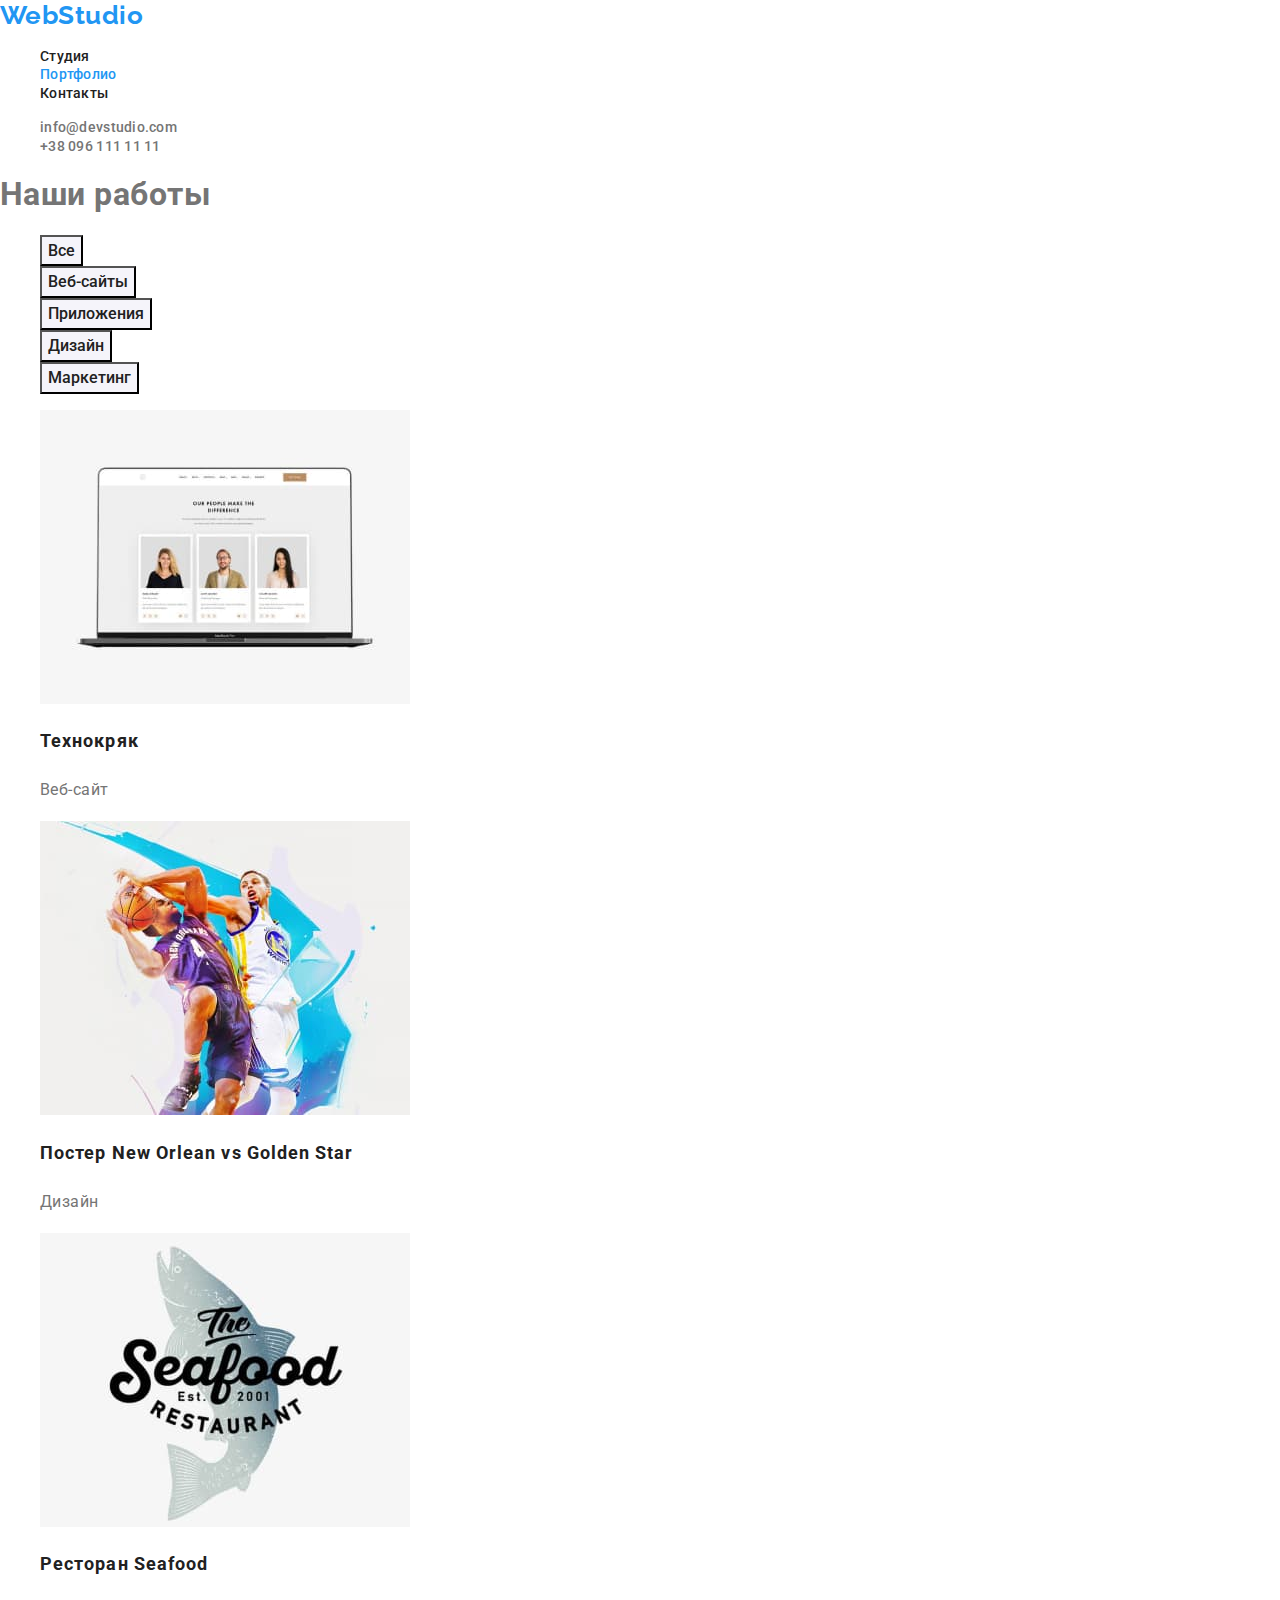
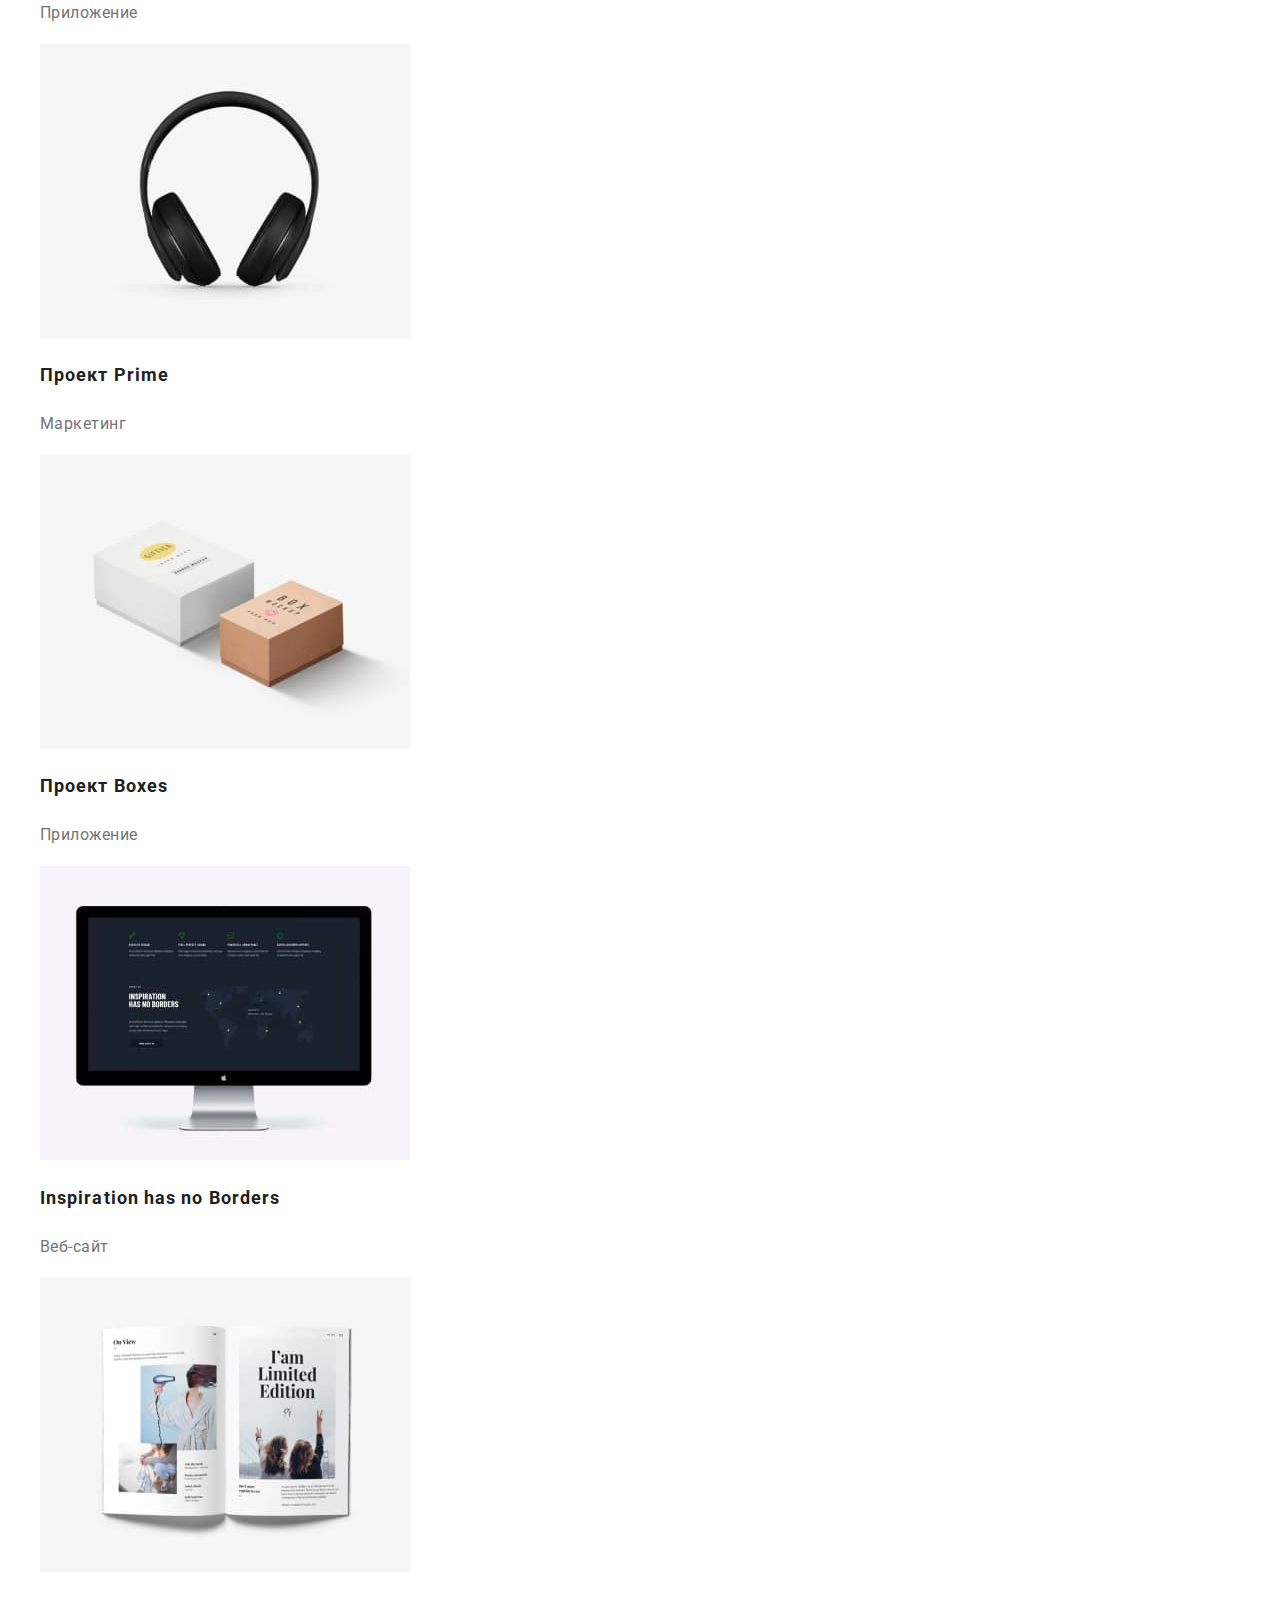
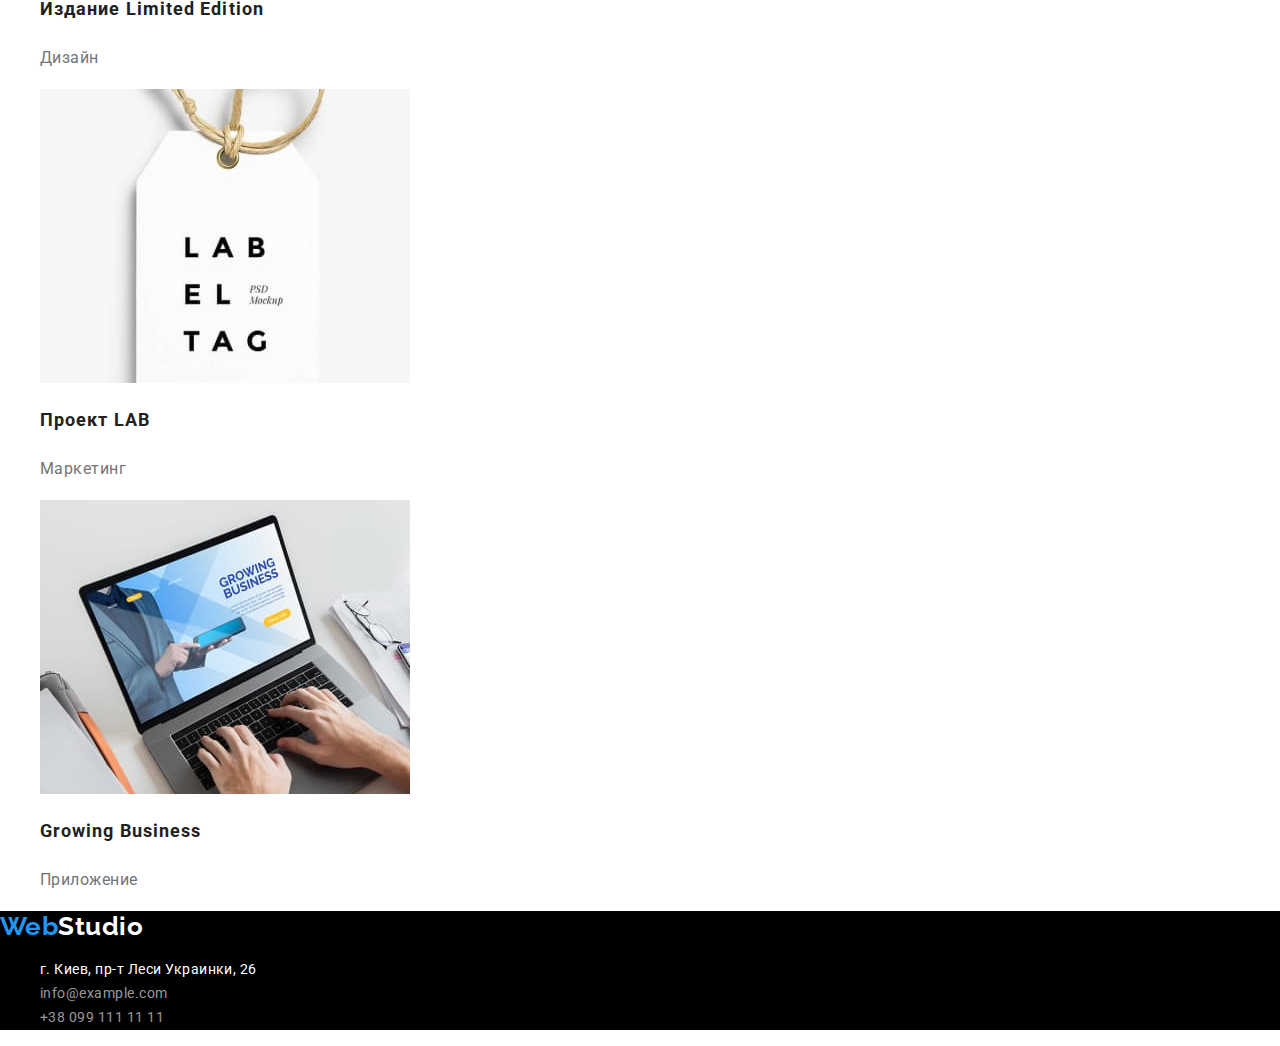
==== portfolio.html @ 6b465ae9 "added homework #2" ====
<!DOCTYPE html>
<html lang="ru">
  <head>
    <meta charset="UTF-8" />
    <meta http-equiv="X-UA-Compatible" content="IE=edge" />
    <meta name="viewport" content="width=device-width, initial-scale=1.0" />
    <title>Портфолио</title>
    <link
      href="https://fonts.googleapis.com/css2?family=Raleway:wght@700&family=Roboto:wght@400;500;700;900&display=swap"
      rel="stylesheet"
    />
    <link rel="stylesheet" href="./css/modern-normalize.css" />
    <link rel="stylesheet" href="./css/styles.css" />
  </head>
  <body>
    <!-- Header -->

    <header>
      <nav>
        <a class="header-logo link" href=""
          ><span class="logo">Web</span>Studio
        </a>

        <ul class="list">
          <li><a class="nav-link link" href="./index.html">Студия</a></li>
          <li>
            <a class="nav-link link current" href="">Портфолио</a>
          </li>
          <li><a class="nav-link link" href="">Контакты</a></li>
        </ul>
      </nav>

      <ul class="list">
        <li>
          <a class="contact-link link" href="mailto:info@devstudio.com"
            >info@devstudio.com</a
          >
        </li>
        <li>
          <a class="contact-link link" href="tel:+380961111111"
            >+38 096 111 11 11</a
          >
        </li>
      </ul>
    </header>
    <main>
      <!-- portfolio section -->

      <section class="section">
        <h1 class="pf-section-title">Наши работы</h1>
        <ul class="button-list list">
          <li>
            <button class="portfolio-button button" type="button">Все</button>
          </li>
          <li>
            <button class="portfolio-button button" type="button">
              Веб-сайты
            </button>
          </li>
          <li>
            <button class="portfolio-button button" type="button">
              Приложения
            </button>
          </li>
          <li>
            <button class="portfolio-button button" type="button">
              Дизайн
            </button>
          </li>
          <li>
            <button class="portfolio-button button" type="button">
              Маркетинг
            </button>
          </li>
        </ul>

        <ul class="portfolio-list list">
          <li>
            <a class="link" href="">
              <img src="./images/portfolio1.jpg" width="370" alt="Технокряк" />
              <h2 class="portfolio-title">Технокряк</h2>
              <p class="portfolio-text">Веб-сайт</p>
            </a>
          </li>

          <li>
            <a class="link" href="">
              <img
                src="./images/portfolio2.jpg"
                width="370"
                alt="Постер New Orlean vs Golden Star"
              />
              <h2 class="portfolio-title">Постер New Orlean vs Golden Star</h2>
              <p class="portfolio-text">Дизайн</p>
            </a>
          </li>

          <li>
            <a class="link" href="">
              <img
                src="./images/portfolio3.jpg"
                width="370"
                alt="Ресторан Seafood"
              />
              <h2 class="portfolio-title">Ресторан Seafood</h2>
              <p class="portfolio-text">Приложение</p>
            </a>
          </li>

          <li>
            <a class="link" href="">
              <img
                src="./images/portfolio4.jpg"
                width="370"
                alt="Проект Prime"
              />
              <h2 class="portfolio-title">Проект Prime</h2>
              <p class="portfolio-text">Маркетинг</p>
            </a>
          </li>

          <li>
            <a class="link" href="">
              <img
                src="./images/portfolio5.jpg"
                width="370"
                alt="Проект Boxes"
              />
              <h2 class="portfolio-title">Проект Boxes</h2>
              <p class="portfolio-text">Приложение</p>
            </a>
          </li>

          <li>
            <a class="link" href="">
              <img
                src="./images/portfolio6.jpg"
                width="370"
                alt="Inspiration has no Borders"
              />
              <h2 class="portfolio-title">Inspiration has no Borders</h2>
              <p class="portfolio-text">Веб-сайт</p>
            </a>
          </li>

          <li>
            <a class="link" href="">
              <img
                src="./images/portfolio7.jpg"
                width="370"
                alt="Издание Limited Edition"
              />
              <h2 class="portfolio-title">Издание Limited Edition</h2>
              <p class="portfolio-text">Дизайн</p>
            </a>
          </li>

          <li>
            <a class="link" href="">
              <img src="./images/portfolio8.jpg" width="370" alt="Проект LAB" />
              <h2 class="portfolio-title">Проект LAB</h2>
              <p class="portfolio-text">Маркетинг</p>
            </a>
          </li>

          <li>
            <a class="link" href="">
              <img
                src="./images/portfolio9.jpg"
                width="370"
                alt="Growing Business"
              />
              <h2 class="portfolio-title">Growing Business</h2>
              <p class="portfolio-text">Приложение</p>
            </a>
          </li>
        </ul>
      </section>
    </main>

    <!-- footer -->

    <footer class="footer">
      <a class="footer-logo link" href=""
        ><span class="logo">Web</span>Studio</a
      >

      <address>
        <ul class="list">
          <li>
            <span class="address-text">г. Киев, пр-т Леси Украинки, 26</span>
          </li>
          <li>
            <a class="address-link link" href="mailto:info@example.com"
              >info@example.com</a
            >
          </li>
          <li>
            <a class="address-link link" href="tel:+380991111111"
              >+38 099 111 11 11</a
            >
          </li>
        </ul>
      </address>
    </footer>
  </body>
</html>
---- css/styles.css ----
:root {
  --primary-text-color: #757575;
  --title-text-color: #212121;
  --accent-color: #2196f3;
}

body {
  color: var(--primary-text-color);
  background-color: #ffffff;

  font-family: roboto, sans-serif;
  letter-spacing: 0.03em;
}

.list {
  list-style: none;
}

.link {
  text-decoration: none;
  color: inherit;
}

.button {
  cursor: pointer;

  font-family: inherit;
}

/* header */

.logo {
  color: var(--accent-color);
}

.header-logo {
  color: #000000;

  font-family: Raleway, sans-serif;
  font-weight: 700;
  font-size: 26px;
  line-height: 1.19;
}

.header-logo:focus,
.header-logo:hover {
  color: var(--accent-color);
}

.nav-link {
  color: var(--title-text-color);
}

.nav-link,
.contact-link {
  font-weight: 500;
  font-size: 14px;
  line-height: 1.14;
  letter-spacing: 0.02em;
}

.nav-link:hover,
.nav-link:focus,
.contact-link:hover,
.contact-link:focus {
  color: var(--accent-color);
}

.nav-link.current {
  color: var(--accent-color);
}

/* footer */

.footer-logo {
  color: #ffffff;

  font-family: Raleway, sans-serif;
  font-weight: 700;
  font-size: 26px;
  line-height: 1.19;
}

.address-text {
  color: #ffffff;
}

.address-link {
  color: rgba(255, 255, 255, 0.6);
}

.footer-logo:focus,
.footer-logo:hover,
.address-link:focus,
.address-link:hover {
  color: var(--accent-color);
}

.footer {
  background-color: black;
}

.address-text,
.address-link {
  font-style: normal;
  font-size: 14px;
  line-height: 1.71;
}

/* index.html */

/* hero section */

.hero-button {
  color: #ffffff;
  background-color: var(--accent-color);

  font-weight: 700;
  font-size: 16px;
  line-height: 1.87;
  letter-spacing: 0.06em;
}

.hero-button:focus,
.hero-button:hover {
  background-color: #188ce8;
}

.hero-title {
  color: #ffffff;

  font-weight: 900;
  font-size: 44px;
  line-height: 1.36;
  text-align: center;
  letter-spacing: 0.06em;
  text-transform: uppercase;
}

.hero {
  background-color: black;
}

.section-title {
  color: var(--title-text-color);

  font-size: 36px;
  line-height: 1.17;
  text-align: center;
}

/* feature section */

.feature-title {
  color: var(--title-text-color);

  font-size: 14px;
  line-height: 1.14;
  text-transform: uppercase;
}

.feature-text {
  font-size: 14px;
  line-height: 1.71;
}

/* work section */

/* team section */

.team-title {
  color: var(--title-text-color);

  font-weight: 500;
  font-size: 16px;
  line-height: 1.19;
  text-align: center;
}

.team-text {
  font-size: 16px;
  line-height: 1.19;
  text-align: center;
}

/* portfolio.html */

.portfolio-button {
  color: var(--title-text-color);
  background-color: #f5f4fa;

  font-weight: 500;
  font-size: 16px;
  line-height: 1.62;
}

.portfolio-title {
  color: var(--title-text-color);

  font-size: 18px;
  line-height: 2;
  letter-spacing: 0.06em;
}

.portfolio-text {
  font-size: 16px;
  line-height: 1.87;
}

.portfolio-button:hover,
.portfolio-button:focus {
  color: #ffffff;
  background-color: var(--accent-color);
}
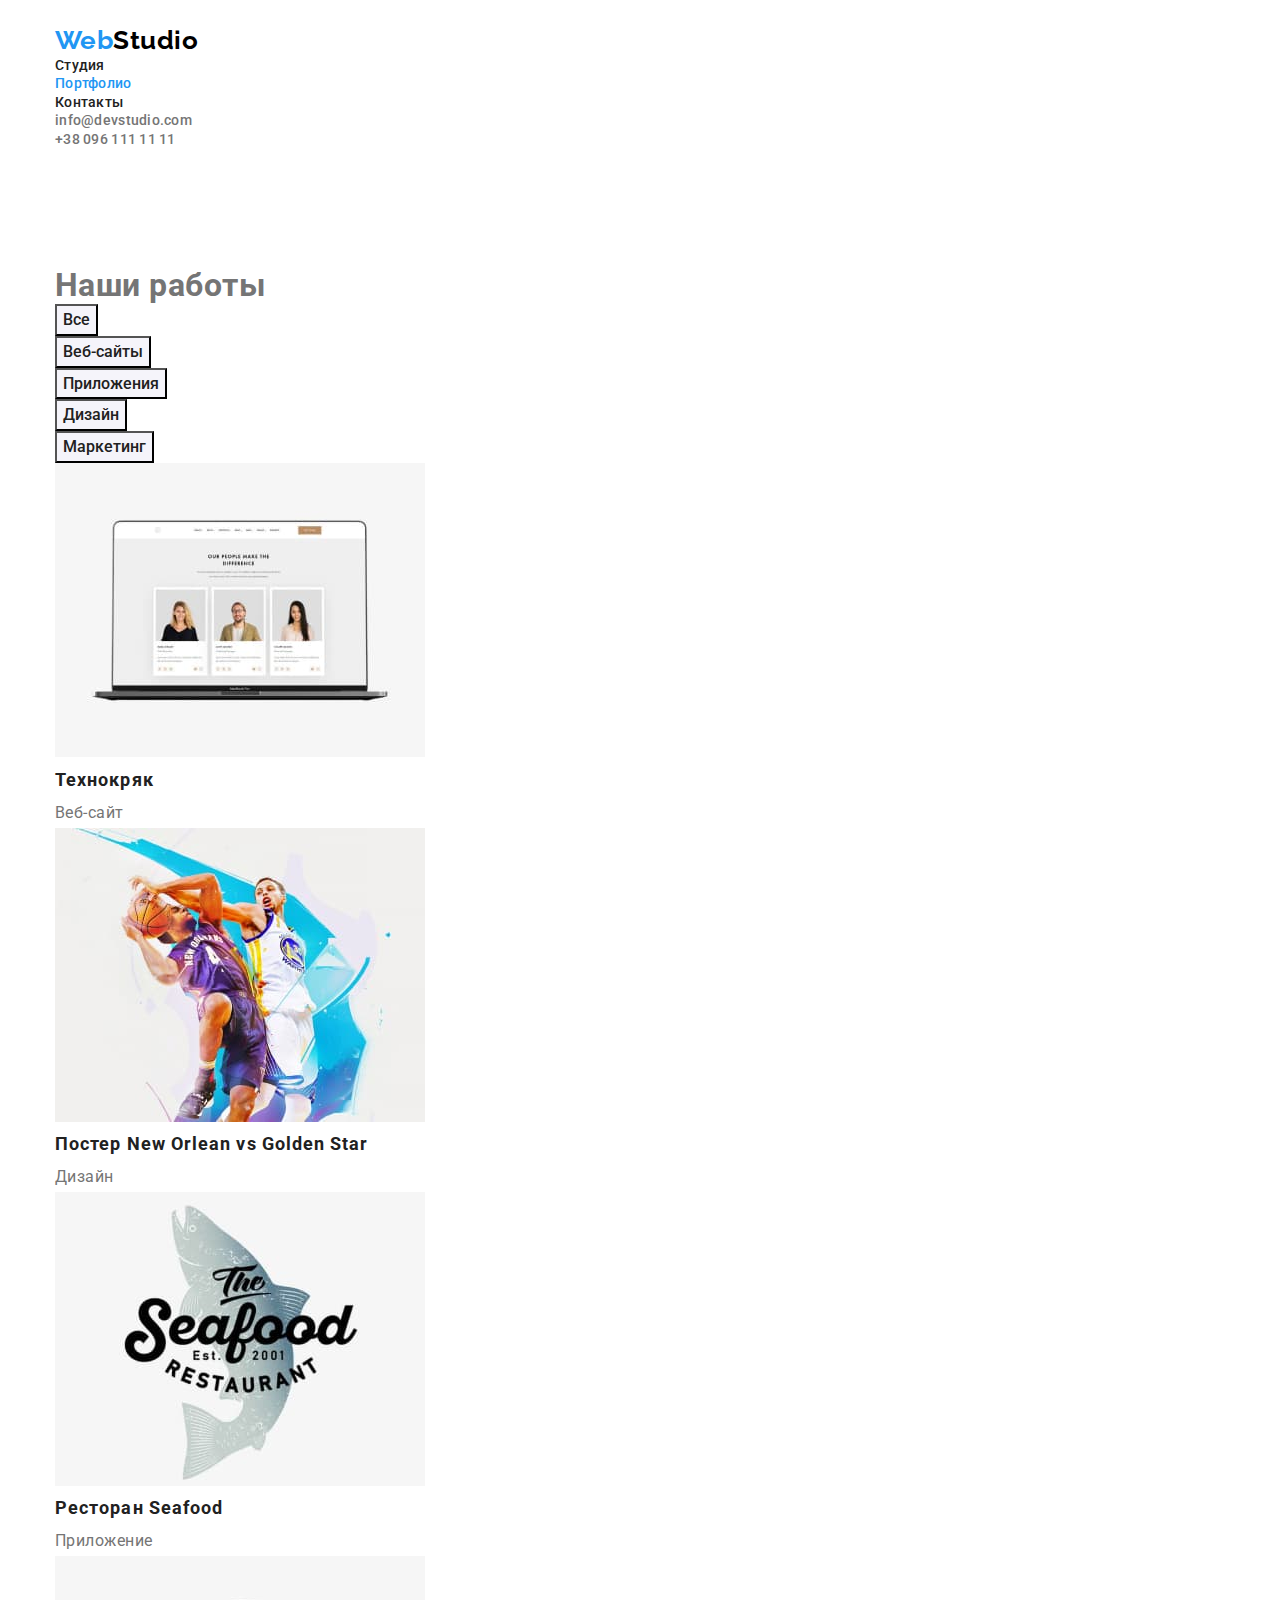
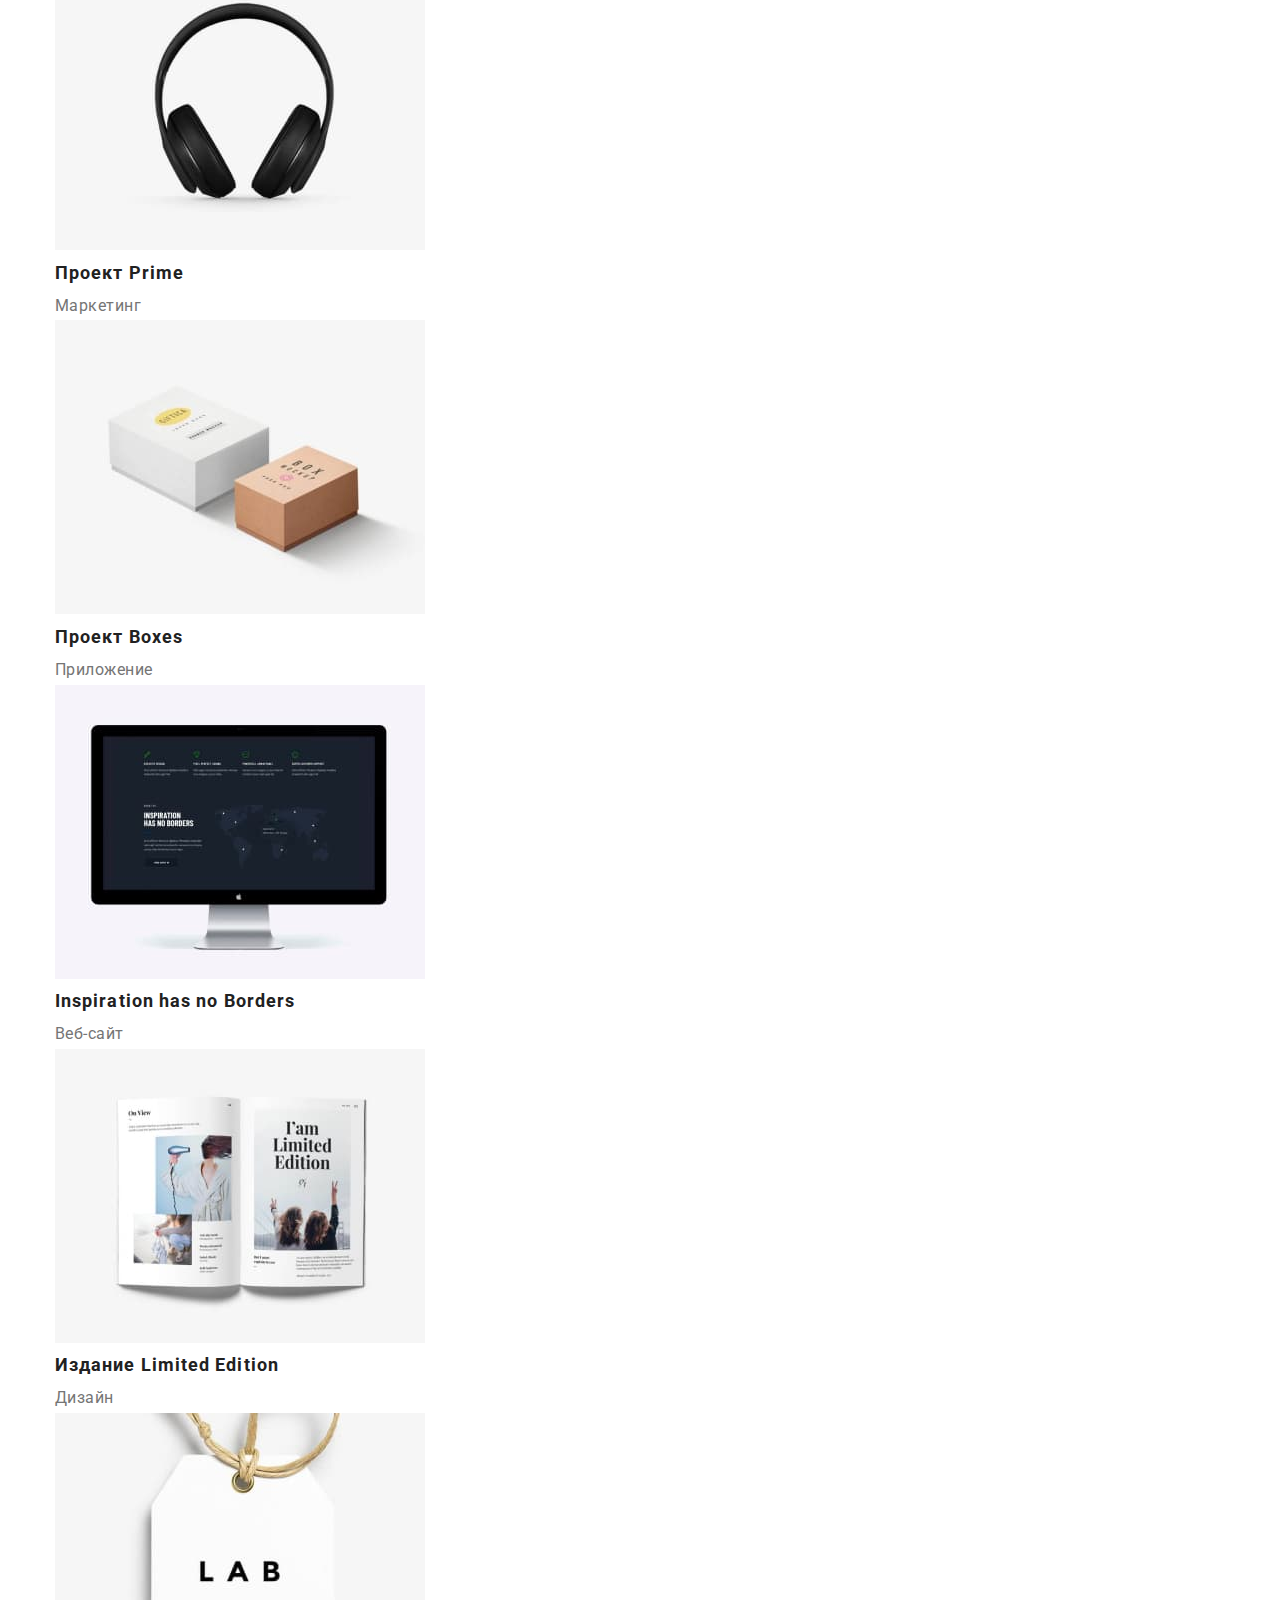
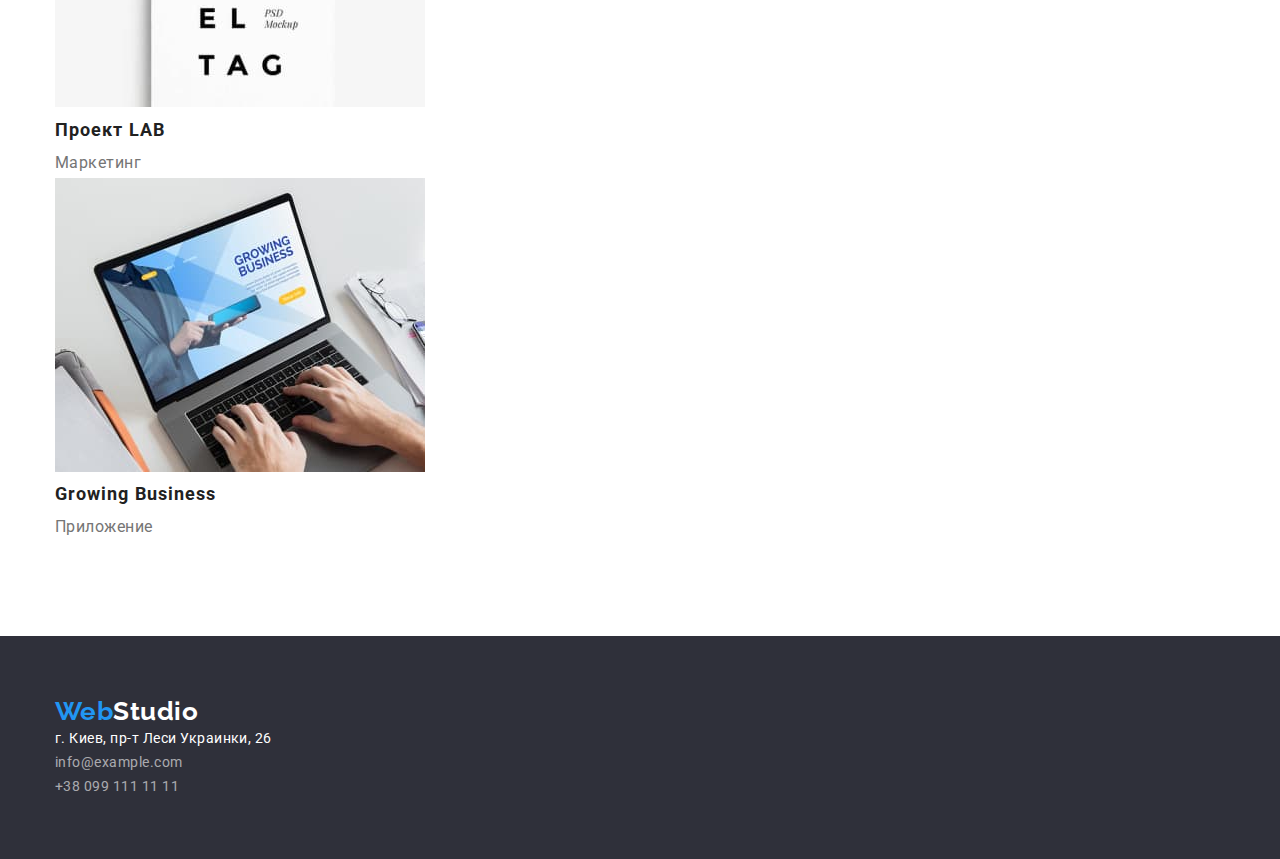
==== commit 42112123: "added container and some changes" ====
--- a/portfolio.html
+++ b/portfolio.html
@@ -9,199 +9,218 @@
       href="https://fonts.googleapis.com/css2?family=Raleway:wght@700&family=Roboto:wght@400;500;700;900&display=swap"
       rel="stylesheet"
     />
-    <link rel="stylesheet" href="./css/modern-normalize.css" />
+    <link
+      rel="stylesheet"
+      href="https://cdnjs.cloudflare.com/ajax/libs/modern-normalize/1.0.0/modern-normalize.min.css"
+    />
     <link rel="stylesheet" href="./css/styles.css" />
   </head>
   <body>
     <!-- Header -->
 
-    <header>
-      <nav>
-        <a class="header-logo link" href=""
-          ><span class="logo">Web</span>Studio
-        </a>
+    <header class="header">
+      <div class="container">
+        <nav>
+          <a class="header-logo link" href=""
+            ><span class="logo">Web</span>Studio
+          </a>
+
+          <ul class="list">
+            <li><a class="nav-link link" href="./index.html">Студия</a></li>
+            <li>
+              <a class="nav-link link current" href="">Портфолио</a>
+            </li>
+            <li><a class="nav-link link" href="">Контакты</a></li>
+          </ul>
+        </nav>
 
         <ul class="list">
-          <li><a class="nav-link link" href="./index.html">Студия</a></li>
           <li>
-            <a class="nav-link link current" href="">Портфолио</a>
+            <a class="contact-link link" href="mailto:info@devstudio.com"
+              >info@devstudio.com</a
+            >
           </li>
-          <li><a class="nav-link link" href="">Контакты</a></li>
+          <li>
+            <a class="contact-link link" href="tel:+380961111111"
+              >+38 096 111 11 11</a
+            >
+          </li>
         </ul>
-      </nav>
-
-      <ul class="list">
-        <li>
-          <a class="contact-link link" href="mailto:info@devstudio.com"
-            >info@devstudio.com</a
-          >
-        </li>
-        <li>
-          <a class="contact-link link" href="tel:+380961111111"
-            >+38 096 111 11 11</a
-          >
-        </li>
-      </ul>
+      </div>
     </header>
     <main>
       <!-- portfolio section -->
 
       <section class="section">
-        <h1 class="pf-section-title">Наши работы</h1>
-        <ul class="button-list list">
-          <li>
-            <button class="portfolio-button button" type="button">Все</button>
-          </li>
-          <li>
-            <button class="portfolio-button button" type="button">
-              Веб-сайты
-            </button>
-          </li>
-          <li>
-            <button class="portfolio-button button" type="button">
-              Приложения
-            </button>
-          </li>
-          <li>
-            <button class="portfolio-button button" type="button">
-              Дизайн
-            </button>
-          </li>
-          <li>
-            <button class="portfolio-button button" type="button">
-              Маркетинг
-            </button>
-          </li>
-        </ul>
-
-        <ul class="portfolio-list list">
-          <li>
-            <a class="link" href="">
-              <img src="./images/portfolio1.jpg" width="370" alt="Технокряк" />
-              <h2 class="portfolio-title">Технокряк</h2>
-              <p class="portfolio-text">Веб-сайт</p>
-            </a>
-          </li>
-
-          <li>
-            <a class="link" href="">
-              <img
-                src="./images/portfolio2.jpg"
-                width="370"
-                alt="Постер New Orlean vs Golden Star"
-              />
-              <h2 class="portfolio-title">Постер New Orlean vs Golden Star</h2>
-              <p class="portfolio-text">Дизайн</p>
-            </a>
-          </li>
-
-          <li>
-            <a class="link" href="">
-              <img
-                src="./images/portfolio3.jpg"
-                width="370"
-                alt="Ресторан Seafood"
-              />
-              <h2 class="portfolio-title">Ресторан Seafood</h2>
-              <p class="portfolio-text">Приложение</p>
-            </a>
-          </li>
-
-          <li>
-            <a class="link" href="">
-              <img
-                src="./images/portfolio4.jpg"
-                width="370"
-                alt="Проект Prime"
-              />
-              <h2 class="portfolio-title">Проект Prime</h2>
-              <p class="portfolio-text">Маркетинг</p>
-            </a>
-          </li>
-
-          <li>
-            <a class="link" href="">
-              <img
-                src="./images/portfolio5.jpg"
-                width="370"
-                alt="Проект Boxes"
-              />
-              <h2 class="portfolio-title">Проект Boxes</h2>
-              <p class="portfolio-text">Приложение</p>
-            </a>
-          </li>
-
-          <li>
-            <a class="link" href="">
-              <img
-                src="./images/portfolio6.jpg"
-                width="370"
-                alt="Inspiration has no Borders"
-              />
-              <h2 class="portfolio-title">Inspiration has no Borders</h2>
-              <p class="portfolio-text">Веб-сайт</p>
-            </a>
-          </li>
-
-          <li>
-            <a class="link" href="">
-              <img
-                src="./images/portfolio7.jpg"
-                width="370"
-                alt="Издание Limited Edition"
-              />
-              <h2 class="portfolio-title">Издание Limited Edition</h2>
-              <p class="portfolio-text">Дизайн</p>
-            </a>
-          </li>
-
-          <li>
-            <a class="link" href="">
-              <img src="./images/portfolio8.jpg" width="370" alt="Проект LAB" />
-              <h2 class="portfolio-title">Проект LAB</h2>
-              <p class="portfolio-text">Маркетинг</p>
-            </a>
-          </li>
-
-          <li>
-            <a class="link" href="">
-              <img
-                src="./images/portfolio9.jpg"
-                width="370"
-                alt="Growing Business"
-              />
-              <h2 class="portfolio-title">Growing Business</h2>
-              <p class="portfolio-text">Приложение</p>
-            </a>
-          </li>
-        </ul>
+        <div class="container">
+          <h1 class="pf-section-title">Наши работы</h1>
+          <ul class="button-list list">
+            <li>
+              <button class="portfolio-button button" type="button">Все</button>
+            </li>
+            <li>
+              <button class="portfolio-button button" type="button">
+                Веб-сайты
+              </button>
+            </li>
+            <li>
+              <button class="portfolio-button button" type="button">
+                Приложения
+              </button>
+            </li>
+            <li>
+              <button class="portfolio-button button" type="button">
+                Дизайн
+              </button>
+            </li>
+            <li>
+              <button class="portfolio-button button" type="button">
+                Маркетинг
+              </button>
+            </li>
+          </ul>
+
+          <ul class="portfolio-list list">
+            <li>
+              <a class="link" href="">
+                <img
+                  src="./images/portfolio1.jpg"
+                  width="370"
+                  alt="Технокряк"
+                />
+                <h2 class="portfolio-title">Технокряк</h2>
+                <p class="portfolio-text">Веб-сайт</p>
+              </a>
+            </li>
+
+            <li>
+              <a class="link" href="">
+                <img
+                  src="./images/portfolio2.jpg"
+                  width="370"
+                  alt="Постер New Orlean vs Golden Star"
+                />
+                <h2 class="portfolio-title">
+                  Постер New Orlean vs Golden Star
+                </h2>
+                <p class="portfolio-text">Дизайн</p>
+              </a>
+            </li>
+
+            <li>
+              <a class="link" href="">
+                <img
+                  src="./images/portfolio3.jpg"
+                  width="370"
+                  alt="Ресторан Seafood"
+                />
+                <h2 class="portfolio-title">Ресторан Seafood</h2>
+                <p class="portfolio-text">Приложение</p>
+              </a>
+            </li>
+
+            <li>
+              <a class="link" href="">
+                <img
+                  src="./images/portfolio4.jpg"
+                  width="370"
+                  alt="Проект Prime"
+                />
+                <h2 class="portfolio-title">Проект Prime</h2>
+                <p class="portfolio-text">Маркетинг</p>
+              </a>
+            </li>
+
+            <li>
+              <a class="link" href="">
+                <img
+                  src="./images/portfolio5.jpg"
+                  width="370"
+                  alt="Проект Boxes"
+                />
+                <h2 class="portfolio-title">Проект Boxes</h2>
+                <p class="portfolio-text">Приложение</p>
+              </a>
+            </li>
+
+            <li>
+              <a class="link" href="">
+                <img
+                  src="./images/portfolio6.jpg"
+                  width="370"
+                  alt="Inspiration has no Borders"
+                />
+                <h2 class="portfolio-title">Inspiration has no Borders</h2>
+                <p class="portfolio-text">Веб-сайт</p>
+              </a>
+            </li>
+
+            <li>
+              <a class="link" href="">
+                <img
+                  src="./images/portfolio7.jpg"
+                  width="370"
+                  alt="Издание Limited Edition"
+                />
+                <h2 class="portfolio-title">Издание Limited Edition</h2>
+                <p class="portfolio-text">Дизайн</p>
+              </a>
+            </li>
+
+            <li>
+              <a class="link" href="">
+                <img
+                  src="./images/portfolio8.jpg"
+                  width="370"
+                  alt="Проект LAB"
+                />
+                <h2 class="portfolio-title">Проект LAB</h2>
+                <p class="portfolio-text">Маркетинг</p>
+              </a>
+            </li>
+
+            <li>
+              <a class="link" href="">
+                <img
+                  src="./images/portfolio9.jpg"
+                  width="370"
+                  alt="Growing Business"
+                />
+                <h2 class="portfolio-title">Growing Business</h2>
+                <p class="portfolio-text">Приложение</p>
+              </a>
+            </li>
+          </ul>
+        </div>
       </section>
     </main>
 
     <!-- footer -->
 
     <footer class="footer">
-      <a class="footer-logo link" href=""
-        ><span class="logo">Web</span>Studio</a
-      >
-
-      <address>
-        <ul class="list">
-          <li>
-            <span class="address-text">г. Киев, пр-т Леси Украинки, 26</span>
-          </li>
-          <li>
-            <a class="address-link link" href="mailto:info@example.com"
-              >info@example.com</a
-            >
-          </li>
-          <li>
-            <a class="address-link link" href="tel:+380991111111"
-              >+38 099 111 11 11</a
-            >
-          </li>
-        </ul>
-      </address>
+      <div class="container">
+        <a class="footer-logo link" href=""
+          ><span class="logo">Web</span>Studio</a
+        >
+
+        <address>
+          <ul class="list">
+            <li>
+              <span class="address-text">г. Киев, пр-т Леси Украинки, 26</span>
+            </li>
+            <li>
+              <a class="address-link link" href="mailto:info@example.com"
+                >info@example.com</a
+              >
+            </li>
+            <li>
+              <a class="address-link link" href="tel:+380991111111"
+                >+38 099 111 11 11</a
+              >
+            </li>
+          </ul>
+        </address>
+      </div>
     </footer>
   </body>
 </html>
--- a/css/styles.css
+++ b/css/styles.css
@@ -2,18 +2,33 @@
   --primary-text-color: #757575;
   --title-text-color: #212121;
   --accent-color: #2196f3;
+  --background-color-primal: #ffffff;
+  --background-color-secondary: #2f303a;
 }
 
 body {
   color: var(--primary-text-color);
-  background-color: #ffffff;
+  background-color: var(--background-color-primal);
 
   font-family: roboto, sans-serif;
   letter-spacing: 0.03em;
 }
 
+h1,
+h2,
+h3,
+h4,
+h5,
+h6,
+p {
+  padding: 0;
+  margin: 0;
+}
+
 .list {
   list-style: none;
+  padding: 0;
+  margin: 0;
 }
 
 .link {
@@ -27,7 +42,19 @@
   font-family: inherit;
 }
 
+.container {
+  width: 1200px;
+  padding-left: 15px;
+  padding-right: 15px;
+  margin: 0 auto;
+}
+
 /* header */
+
+.header {
+  padding-top: 25px;
+  padding-bottom: 25px;
+}
 
 .logo {
   color: var(--accent-color);
@@ -73,7 +100,7 @@
 /* footer */
 
 .footer-logo {
-  color: #ffffff;
+  color: var(--background-color-primal);
 
   font-family: Raleway, sans-serif;
   font-weight: 700;
@@ -82,7 +109,7 @@
 }
 
 .address-text {
-  color: #ffffff;
+  color: var(--background-color-primal);
 }
 
 .address-link {
@@ -97,7 +124,9 @@
 }
 
 .footer {
-  background-color: black;
+  padding-top: 60px;
+  padding-bottom: 60px;
+  background: var(--background-color-secondary);
 }
 
 .address-text,
@@ -111,8 +140,12 @@
 
 /* hero section */
 
+.hero {
+  text-align: center;
+}
+
 .hero-button {
-  color: #ffffff;
+  color: var(--background-color-primal);
   background-color: var(--accent-color);
 
   font-weight: 700;
@@ -127,18 +160,20 @@
 }
 
 .hero-title {
-  color: #ffffff;
+  color: var(--background-color-primal);
 
   font-weight: 900;
   font-size: 44px;
   line-height: 1.36;
-  text-align: center;
   letter-spacing: 0.06em;
   text-transform: uppercase;
+
+  margin-top: 0;
+  margin-bottom: 30px;
 }
 
 .hero {
-  background-color: black;
+  background: var(--background-color-secondary);
 }
 
 .section-title {
@@ -147,9 +182,20 @@
   font-size: 36px;
   line-height: 1.17;
   text-align: center;
+
+  margin-bottom: 50px;
 }
 
 /* feature section */
+
+.section {
+  padding-top: 94px;
+  padding-bottom: 94px;
+}
+
+.section.no-padding {
+  padding-top: 0;
+}
 
 .feature-title {
   color: var(--title-text-color);
@@ -157,6 +203,8 @@
   font-size: 14px;
   line-height: 1.14;
   text-transform: uppercase;
+
+  margin-bottom: 10px;
 }
 
 .feature-text {
@@ -209,6 +257,6 @@
 
 .portfolio-button:hover,
 .portfolio-button:focus {
-  color: #ffffff;
+  color: var(--background-color-primal);
   background-color: var(--accent-color);
 }
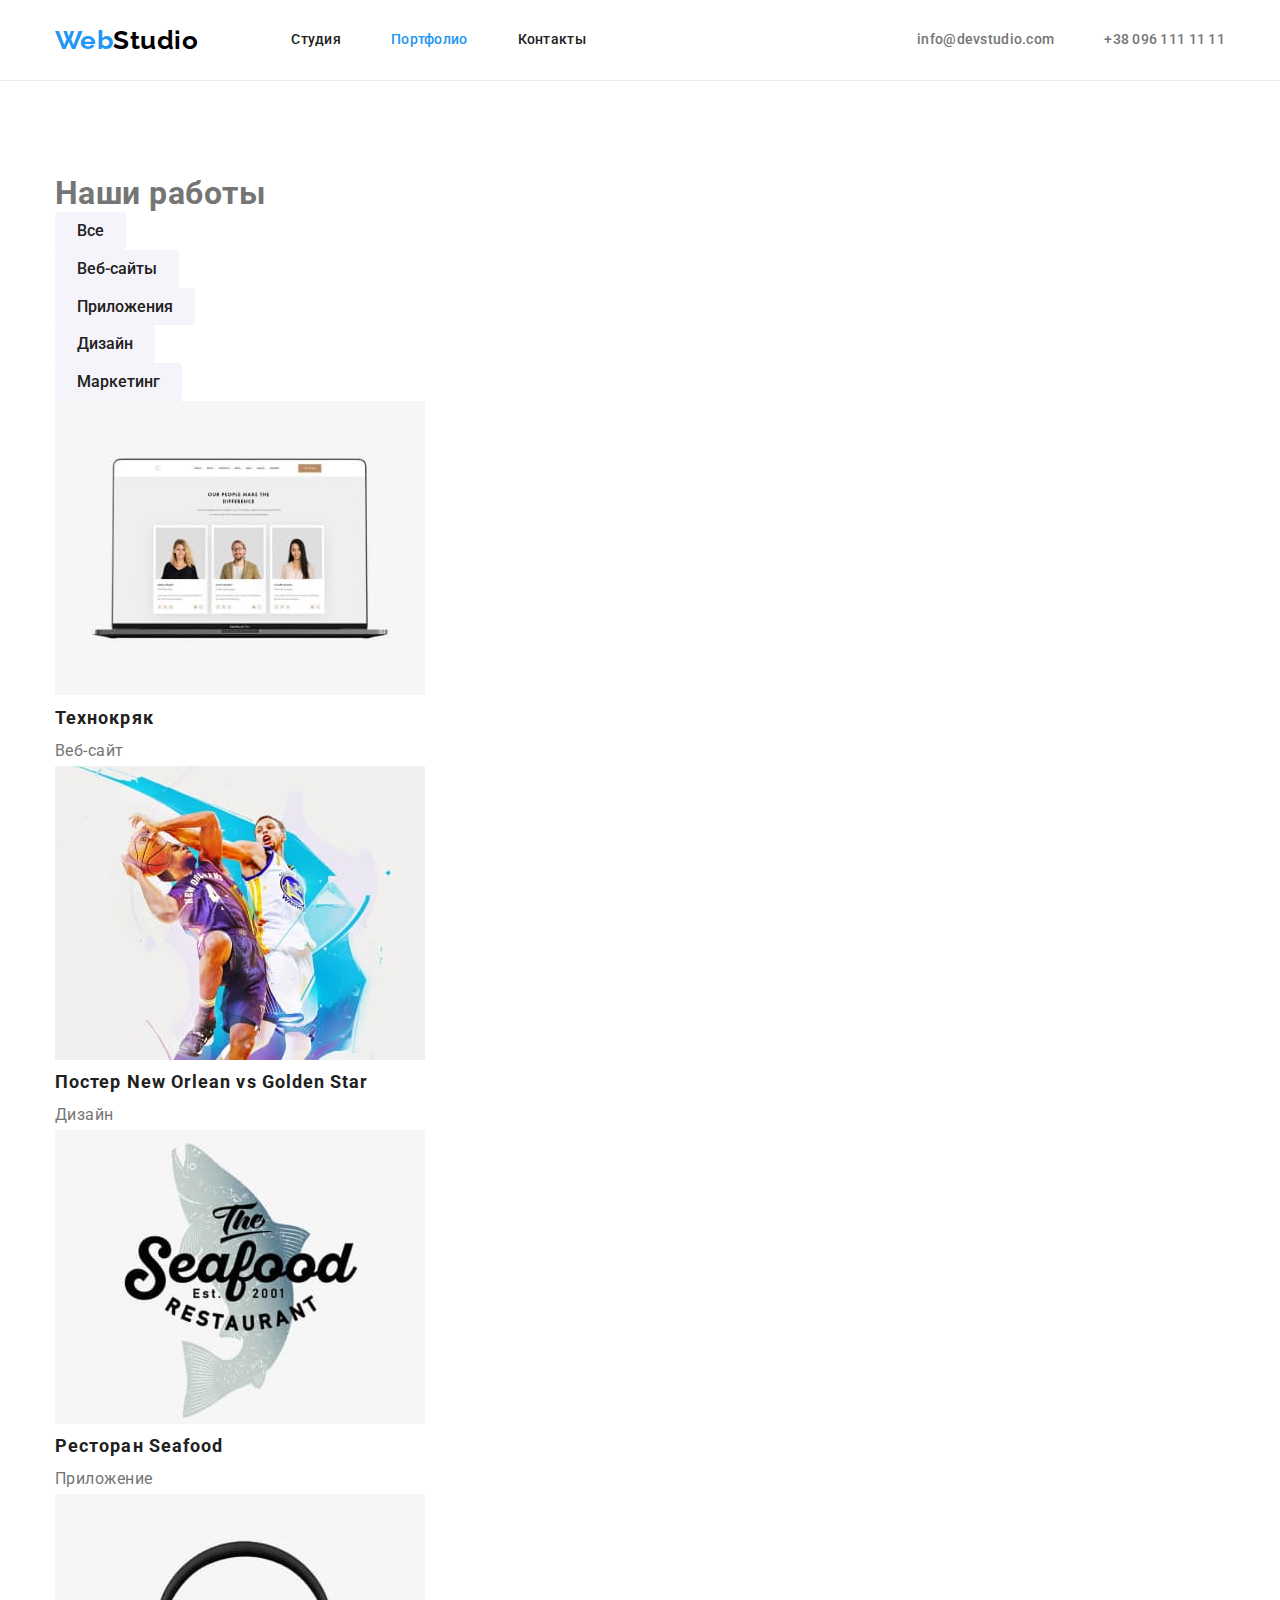
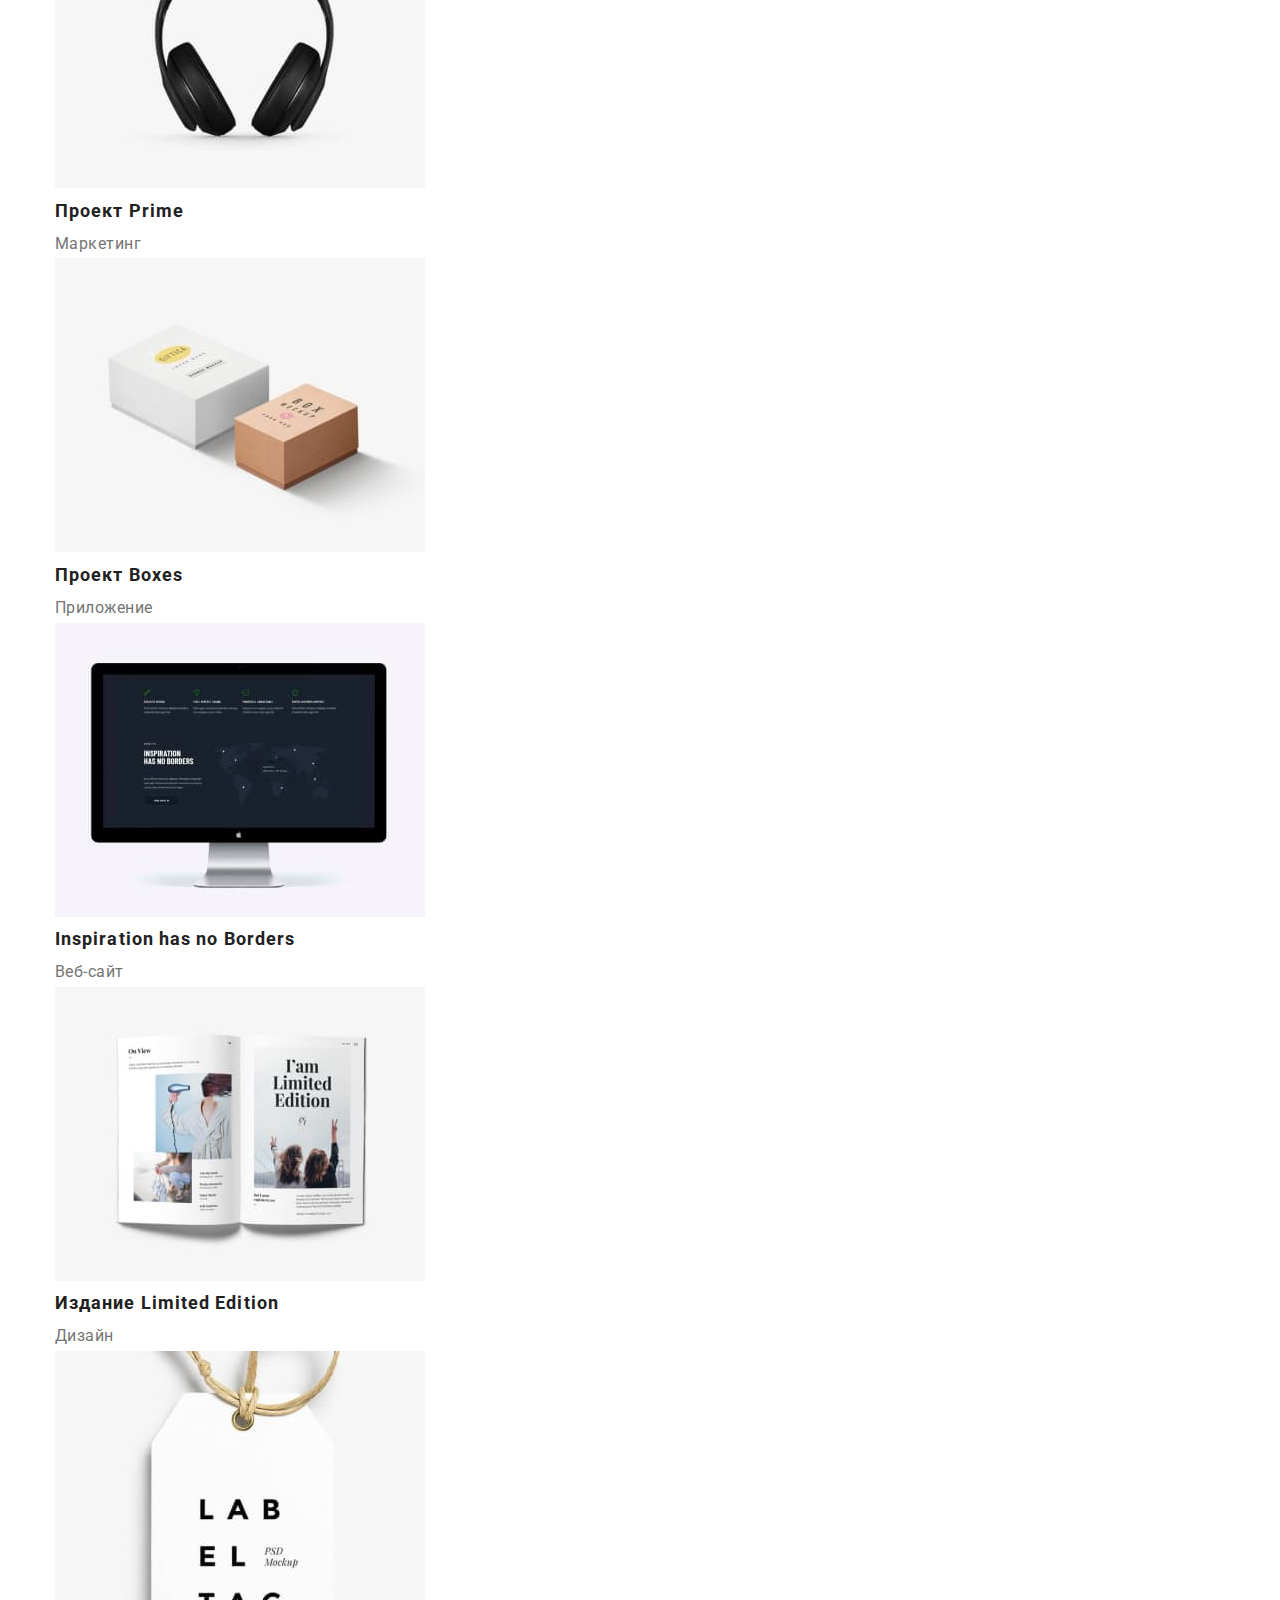
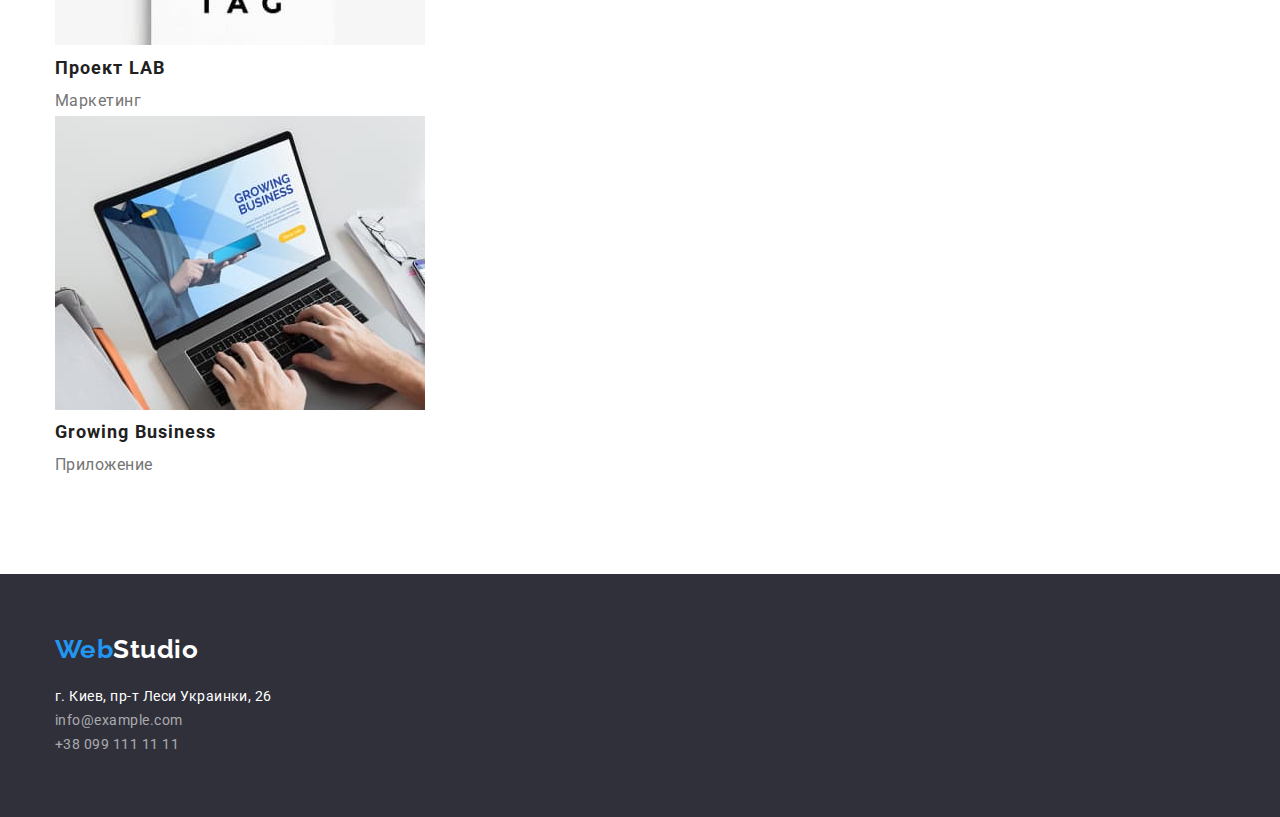
==== commit 8d7ef063: "modified header and footer with flex" ====
--- a/portfolio.html
+++ b/portfolio.html
@@ -19,28 +19,30 @@
     <!-- Header -->
 
     <header class="header">
-      <div class="container">
-        <nav>
+      <div class="container main-header">
+        <nav class="main-nav">
           <a class="header-logo link" href=""
             ><span class="logo">Web</span>Studio
           </a>
 
-          <ul class="list">
-            <li><a class="nav-link link" href="./index.html">Студия</a></li>
-            <li>
+          <ul class="list nav-list">
+            <li class="item">
+              <a class="nav-link link" href="./index.html">Студия</a>
+            </li>
+            <li class="item">
               <a class="nav-link link current" href="">Портфолио</a>
             </li>
-            <li><a class="nav-link link" href="">Контакты</a></li>
+            <li class="item"><a class="nav-link link" href="">Контакты</a></li>
           </ul>
         </nav>
 
-        <ul class="list">
-          <li>
+        <ul class="list contact-list">
+          <li class="item">
             <a class="contact-link link" href="mailto:info@devstudio.com"
               >info@devstudio.com</a
             >
           </li>
-          <li>
+          <li class="item">
             <a class="contact-link link" href="tel:+380961111111"
               >+38 096 111 11 11</a
             >
@@ -204,16 +206,16 @@
         >
 
         <address>
-          <ul class="list">
-            <li>
+          <ul class="list address-list">
+            <li class="item">
               <span class="address-text">г. Киев, пр-т Леси Украинки, 26</span>
             </li>
-            <li>
+            <li class="item">
               <a class="address-link link" href="mailto:info@example.com"
                 >info@example.com</a
               >
             </li>
-            <li>
+            <li class="item">
               <a class="address-link link" href="tel:+380991111111"
                 >+38 099 111 11 11</a
               >
--- a/css/styles.css
+++ b/css/styles.css
@@ -52,8 +52,36 @@
 /* header */
 
 .header {
-  padding-top: 25px;
-  padding-bottom: 25px;
+  border-bottom-width: 1px;
+  border-bottom-style: solid;
+  border-bottom-color: #ececec;
+}
+
+.main-header {
+  display: flex;
+}
+
+.main-nav {
+  display: flex;
+  align-items: center;
+}
+
+.nav-list {
+  display: flex;
+  margin-left: 93px;
+}
+
+.nav-list .item + .item {
+  margin-left: 50px;
+}
+
+.contact-list {
+  display: flex;
+  margin-left: auto;
+}
+
+.contact-list .item + .item {
+  margin-left: 50px;
 }
 
 .logo {
@@ -80,6 +108,10 @@
 
 .nav-link,
 .contact-link {
+  display: block;
+  padding-top: 32px;
+  padding-bottom: 32px;
+
   font-weight: 500;
   font-size: 14px;
   line-height: 1.14;
@@ -128,6 +160,14 @@
   padding-bottom: 60px;
   background: var(--background-color-secondary);
 }
+
+.address-list {
+  margin-top: 20px;
+}
+
+/* .address-list .item + .item {
+  margin-top: 9px;
+} */
 
 .address-text,
 .address-link {
@@ -136,6 +176,10 @@
   line-height: 1.71;
 }
 
+.address-link {
+  padding-top: 9px;
+}
+
 /* index.html */
 
 /* hero section */
@@ -145,6 +189,7 @@
 }
 
 .hero-button {
+  display: inline-block;
   color: var(--background-color-primal);
   background-color: var(--accent-color);
 
@@ -152,6 +197,11 @@
   font-size: 16px;
   line-height: 1.87;
   letter-spacing: 0.06em;
+
+  border: none;
+  min-width: 200px;
+  padding: 10px 32px;
+  border-radius: 4px;
 }
 
 .hero-button:focus,
@@ -216,6 +266,9 @@
 
 /* team section */
 
+.section-bg-color {
+  background: #f5f4fa;
+}
 .team-title {
   color: var(--title-text-color);
 
@@ -234,12 +287,17 @@
 /* portfolio.html */
 
 .portfolio-button {
+  display: inline-block;
   color: var(--title-text-color);
   background-color: #f5f4fa;
 
   font-weight: 500;
   font-size: 16px;
   line-height: 1.62;
+
+  padding: 6px 22px;
+  border: none;
+  border-radius: 4px;
 }
 
 .portfolio-title {
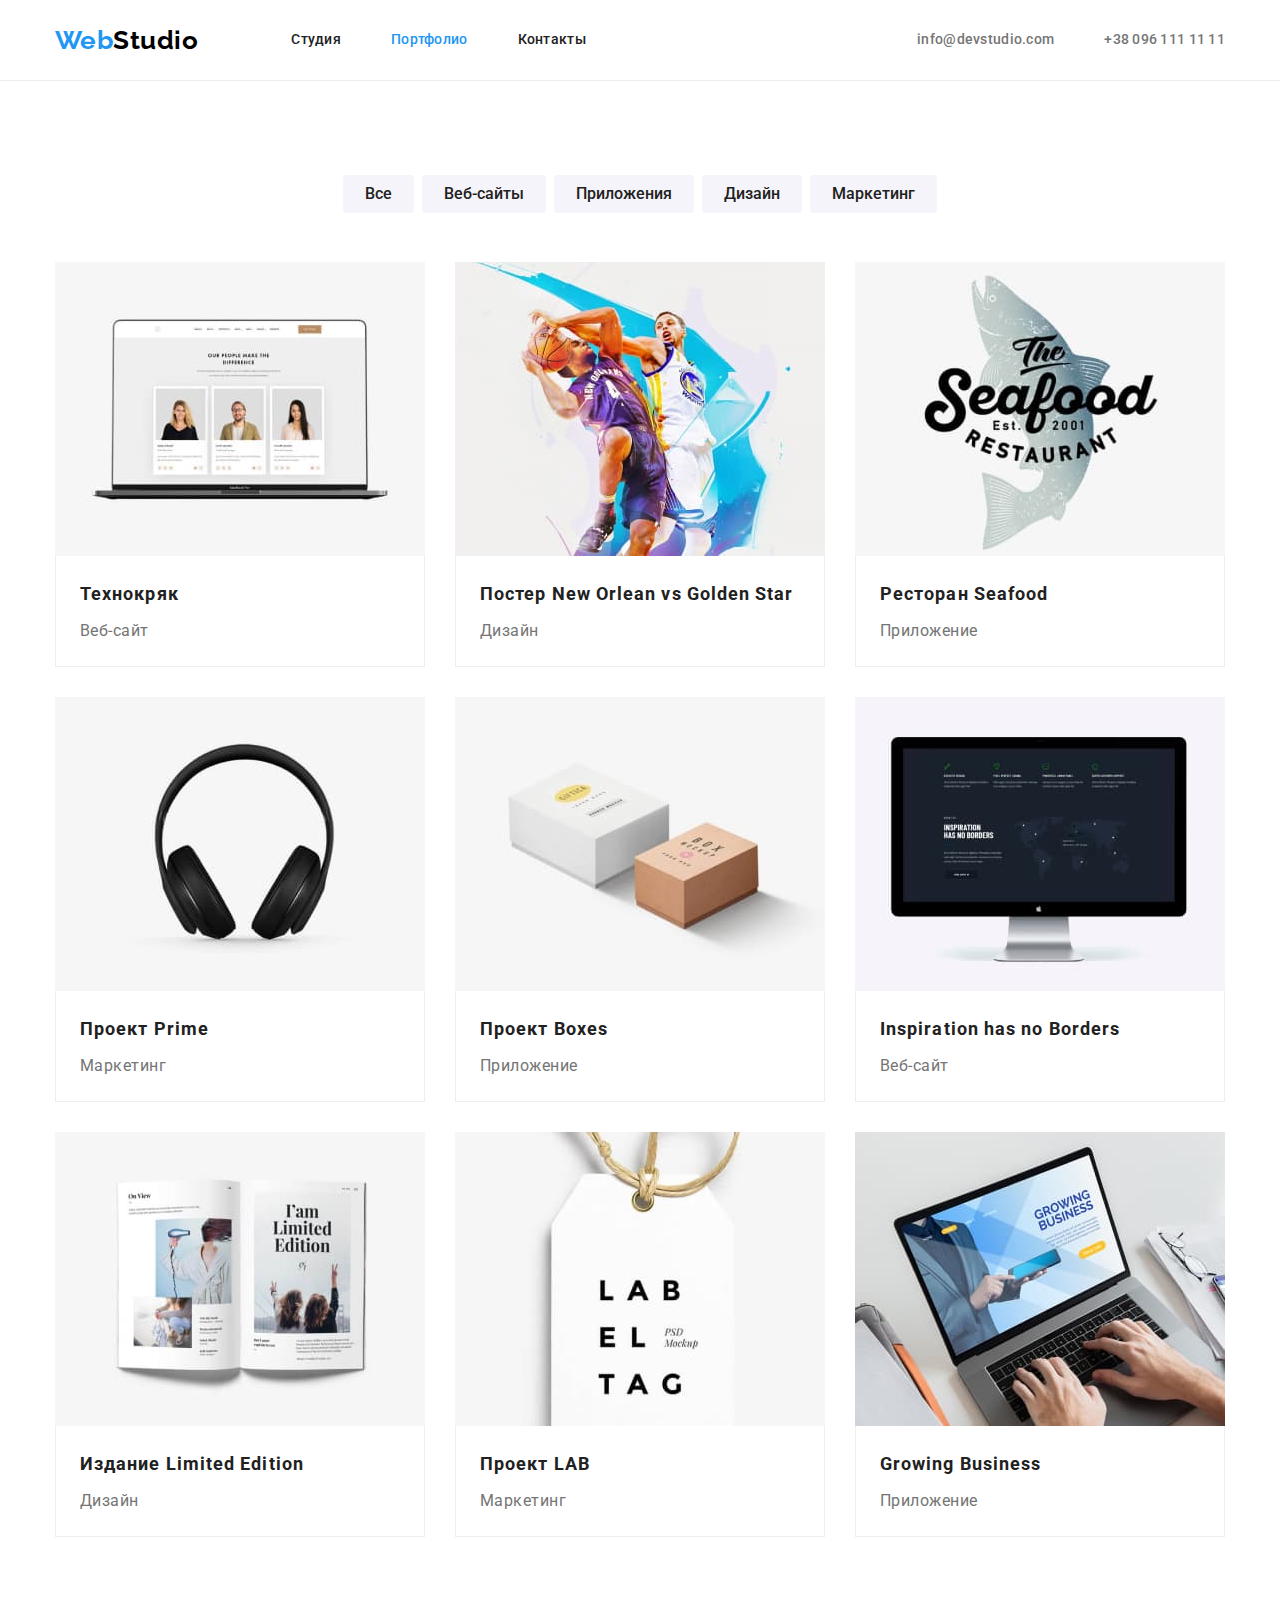
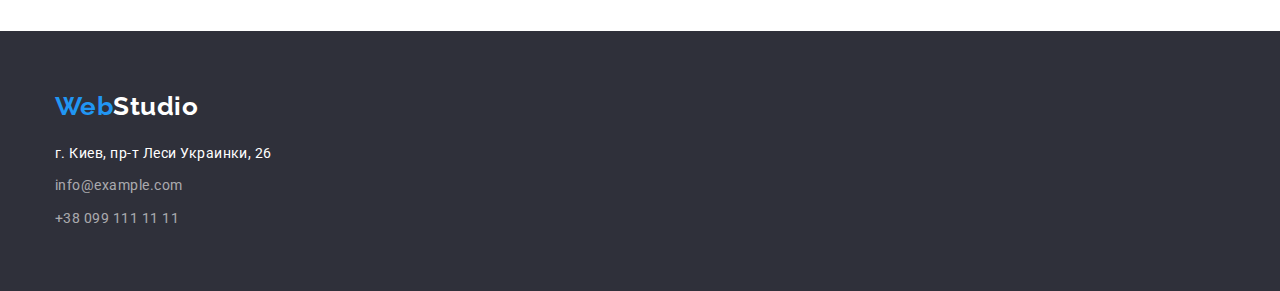
==== commit 1dcbafac: "completed homework" ====
--- a/portfolio.html
+++ b/portfolio.html
@@ -57,25 +57,25 @@
         <div class="container">
           <h1 class="pf-section-title">Наши работы</h1>
           <ul class="button-list list">
-            <li>
+            <li class="item">
               <button class="portfolio-button button" type="button">Все</button>
             </li>
-            <li>
+            <li class="item">
               <button class="portfolio-button button" type="button">
                 Веб-сайты
               </button>
             </li>
-            <li>
+            <li class="item">
               <button class="portfolio-button button" type="button">
                 Приложения
               </button>
             </li>
-            <li>
+            <li class="item">
               <button class="portfolio-button button" type="button">
                 Дизайн
               </button>
             </li>
-            <li>
+            <li class="item">
               <button class="portfolio-button button" type="button">
                 Маркетинг
               </button>
@@ -83,113 +83,140 @@
           </ul>
 
           <ul class="portfolio-list list">
-            <li>
-              <a class="link" href="">
-                <img
+            <li class="item">
+              <a class="link" href="">
+                <img
+                  class="portfolio-img"
                   src="./images/portfolio1.jpg"
                   width="370"
                   alt="Технокряк"
                 />
-                <h2 class="portfolio-title">Технокряк</h2>
-                <p class="portfolio-text">Веб-сайт</p>
-              </a>
-            </li>
-
-            <li>
-              <a class="link" href="">
-                <img
+                <div class="card-footer">
+                  <h2 class="portfolio-title">Технокряк</h2>
+                  <p class="portfolio-text">Веб-сайт</p>
+                </div>
+              </a>
+            </li>
+
+            <li class="item">
+              <a class="link" href="">
+                <img
+                  class="portfolio-img"
                   src="./images/portfolio2.jpg"
                   width="370"
                   alt="Постер New Orlean vs Golden Star"
                 />
-                <h2 class="portfolio-title">
-                  Постер New Orlean vs Golden Star
-                </h2>
-                <p class="portfolio-text">Дизайн</p>
-              </a>
-            </li>
-
-            <li>
-              <a class="link" href="">
-                <img
+                <div class="card-footer">
+                  <h2 class="portfolio-title">
+                    Постер New Orlean vs Golden Star
+                  </h2>
+                  <p class="portfolio-text">Дизайн</p>
+                </div>
+              </a>
+            </li>
+
+            <li class="item">
+              <a class="link" href="">
+                <img
+                  class="portfolio-img"
                   src="./images/portfolio3.jpg"
                   width="370"
                   alt="Ресторан Seafood"
                 />
-                <h2 class="portfolio-title">Ресторан Seafood</h2>
-                <p class="portfolio-text">Приложение</p>
-              </a>
-            </li>
-
-            <li>
-              <a class="link" href="">
-                <img
+                <div class="card-footer">
+                  <h2 class="portfolio-title">Ресторан Seafood</h2>
+                  <p class="portfolio-text">Приложение</p>
+                </div>
+              </a>
+            </li>
+
+            <li class="item">
+              <a class="link" href="">
+                <img
+                  class="portfolio-img"
                   src="./images/portfolio4.jpg"
                   width="370"
                   alt="Проект Prime"
                 />
-                <h2 class="portfolio-title">Проект Prime</h2>
-                <p class="portfolio-text">Маркетинг</p>
-              </a>
-            </li>
-
-            <li>
-              <a class="link" href="">
-                <img
+                <div class="card-footer">
+                  <h2 class="portfolio-title">Проект Prime</h2>
+                  <p class="portfolio-text">Маркетинг</p>
+                </div>
+              </a>
+            </li>
+
+            <li class="item">
+              <a class="link" href="">
+                <img
+                  class="portfolio-img"
                   src="./images/portfolio5.jpg"
                   width="370"
                   alt="Проект Boxes"
                 />
-                <h2 class="portfolio-title">Проект Boxes</h2>
-                <p class="portfolio-text">Приложение</p>
-              </a>
-            </li>
-
-            <li>
-              <a class="link" href="">
-                <img
+                <div class="card-footer">
+                  <h2 class="portfolio-title">Проект Boxes</h2>
+                  <p class="portfolio-text">Приложение</p>
+                </div>
+              </a>
+            </li>
+
+            <li class="item">
+              <a class="link" href="">
+                <img
+                  class="portfolio-img"
                   src="./images/portfolio6.jpg"
                   width="370"
                   alt="Inspiration has no Borders"
                 />
-                <h2 class="portfolio-title">Inspiration has no Borders</h2>
-                <p class="portfolio-text">Веб-сайт</p>
-              </a>
-            </li>
-
-            <li>
-              <a class="link" href="">
-                <img
+                <div class="card-footer">
+                  <h2 class="portfolio-title">Inspiration has no Borders</h2>
+                  <p class="portfolio-text">Веб-сайт</p>
+                </div>
+              </a>
+            </li>
+
+            <li class="item">
+              <a class="link" href="">
+                <img
+                  class="portfolio-img"
                   src="./images/portfolio7.jpg"
                   width="370"
                   alt="Издание Limited Edition"
                 />
-                <h2 class="portfolio-title">Издание Limited Edition</h2>
-                <p class="portfolio-text">Дизайн</p>
-              </a>
-            </li>
-
-            <li>
-              <a class="link" href="">
-                <img
+                <div class="card-footer">
+                  <h2 class="portfolio-title">Издание Limited Edition</h2>
+                  <p class="portfolio-text">Дизайн</p>
+                </div>
+              </a>
+            </li>
+
+            <li class="item">
+              <a class="link" href="">
+                <img
+                  class="portfolio-img"
                   src="./images/portfolio8.jpg"
                   width="370"
                   alt="Проект LAB"
                 />
-                <h2 class="portfolio-title">Проект LAB</h2>
-                <p class="portfolio-text">Маркетинг</p>
-              </a>
-            </li>
-
-            <li>
-              <a class="link" href="">
-                <img
+                <div class="card-footer">
+                  <h2 class="portfolio-title">Проект LAB</h2>
+                  <p class="portfolio-text">Маркетинг</p>
+                </div>
+              </a>
+            </li>
+
+            <li class="item">
+              <a class="link" href="">
+                <img
+                  class="portfolio-img"
                   src="./images/portfolio9.jpg"
                   width="370"
                   alt="Growing Business"
                 />
-                <h2 class="portfolio-title">Growing Business</h2>
-                <p class="portfolio-text">Приложение</p>
+                <div class="card-footer">
+                  <h2 class="portfolio-title">Growing Business</h2>
+                  <p class="portfolio-text">Приложение</p>
+                </div>
               </a>
             </li>
           </ul>
--- a/css/styles.css
+++ b/css/styles.css
@@ -177,6 +177,7 @@
 }
 
 .address-link {
+  display: block;
   padding-top: 9px;
 }
 
@@ -247,6 +248,22 @@
   padding-top: 0;
 }
 
+.no-display {
+  display: none;
+}
+
+.feature-list {
+  display: flex;
+}
+
+.feature-list .item {
+  width: 270px;
+}
+
+.feature-list .item:not(:last-child) {
+  margin-right: 30px;
+}
+
 .feature-title {
   color: var(--title-text-color);
 
@@ -264,12 +281,46 @@
 
 /* work section */
 
+.work-list {
+  display: flex;
+}
+
+.work-list .item:not(:last-child) {
+  margin-right: 30px;
+}
+
 /* team section */
+
+.team-list {
+  display: flex;
+}
+
+.team-list .item:not(:last-child) {
+  margin-right: 30px;
+}
+
+.team-list .card-footer {
+  padding: 30px 59px;
+}
+
+.team-list .card {
+  background: #ffffff;
+
+  box-shadow: 0px 1px 3px rgba(0, 0, 0, 0.12), 0px 1px 1px rgba(0, 0, 0, 0.14),
+    0px 2px 1px rgba(0, 0, 0, 0.2);
+  border-radius: 0px 0px 4px 4px;
+}
+
+.team-img {
+  display: block;
+}
 
 .section-bg-color {
   background: #f5f4fa;
 }
 .team-title {
+  margin-bottom: 10px;
+
   color: var(--title-text-color);
 
   font-weight: 500;
@@ -286,6 +337,20 @@
 
 /* portfolio.html */
 
+.pf-section-title {
+  display: none;
+}
+
+.button-list {
+  display: flex;
+  justify-content: center;
+  margin-bottom: 49px;
+}
+
+.button-list .item + .item {
+  margin-left: 8px;
+}
+
 .portfolio-button {
   display: inline-block;
   color: var(--title-text-color);
@@ -300,7 +365,31 @@
   border-radius: 4px;
 }
 
+.portfolio-list {
+  display: flex;
+  flex-wrap: wrap;
+  margin: -15px;
+}
+
+.portfolio-list .item {
+  width: calc((100% - 60) / 3);
+  margin: 15px;
+}
+
+.portfolio-img {
+  display: block;
+}
+
+.portfolio-list .card-footer {
+  padding: 20px 24px;
+
+  border: 1px solid #eeeeee;
+  border-top: none;
+}
+
 .portfolio-title {
+  margin-bottom: 4px;
+
   color: var(--title-text-color);
 
   font-size: 18px;
